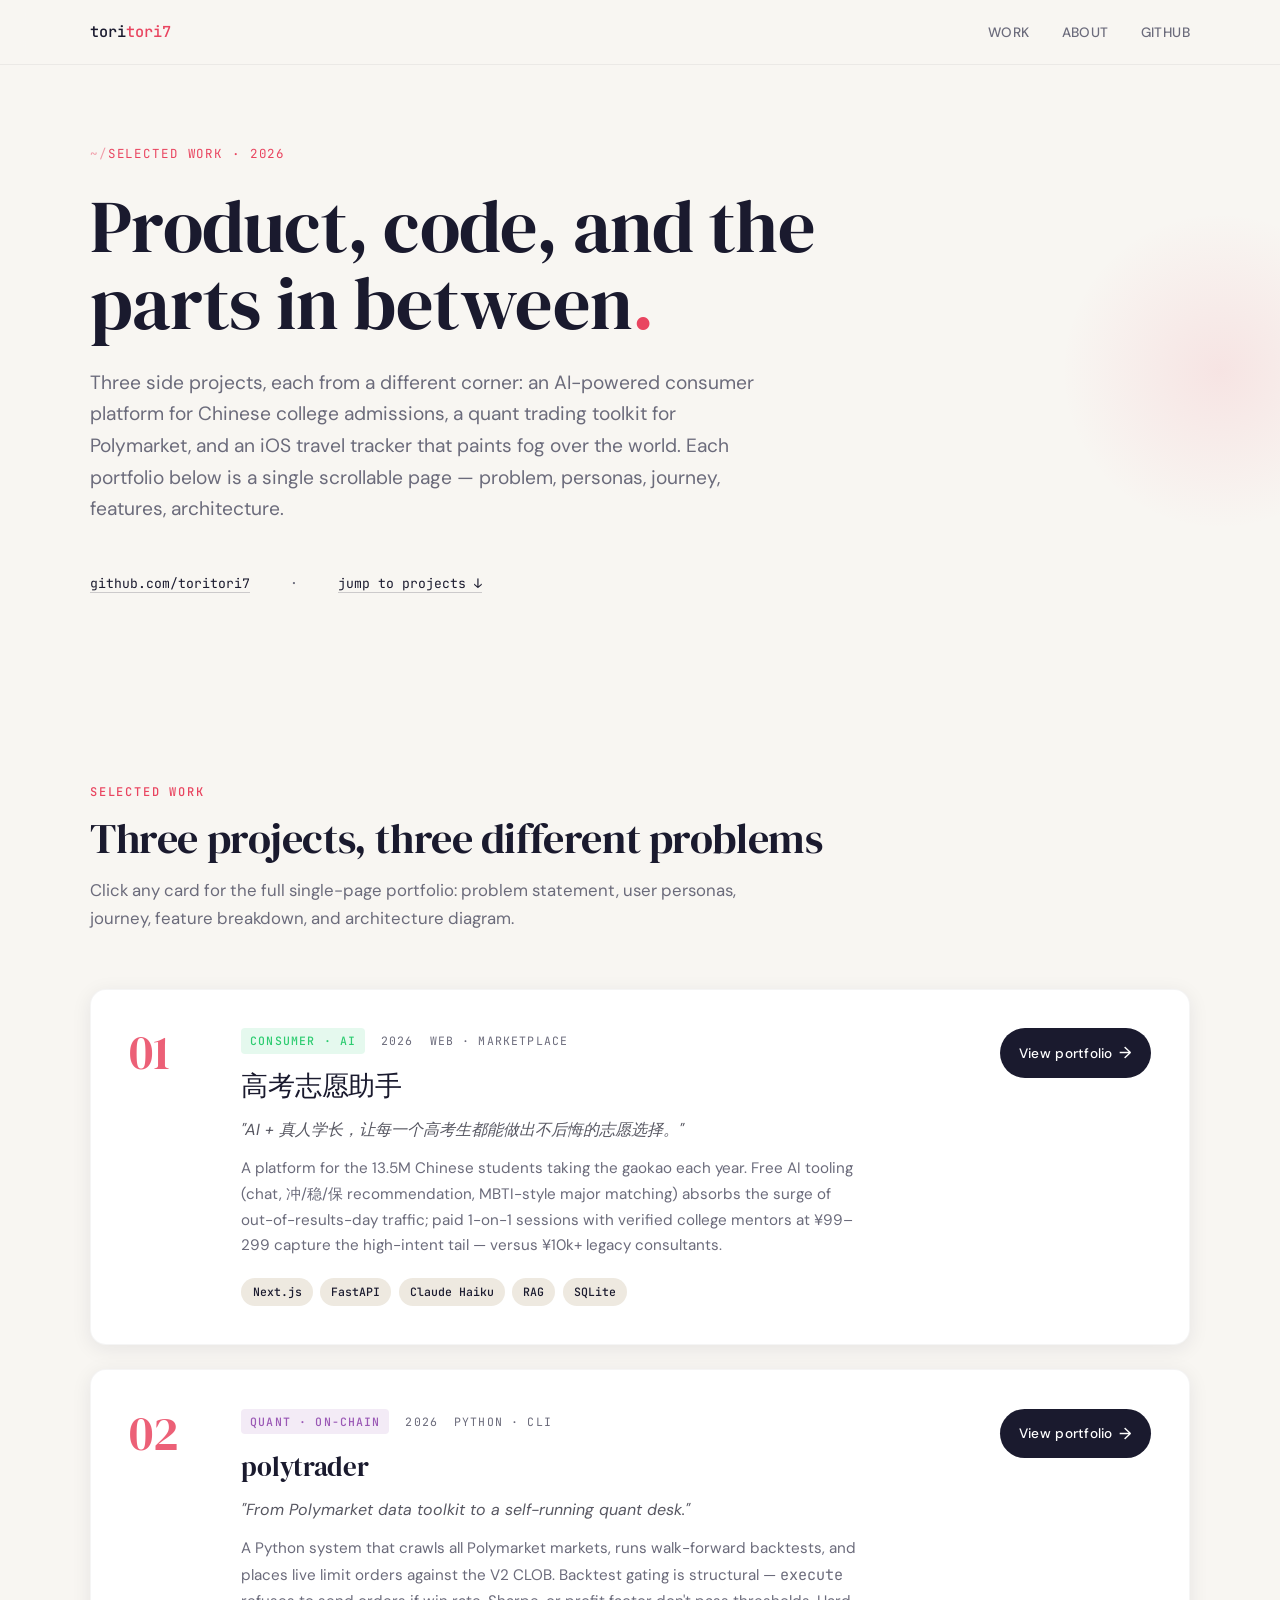
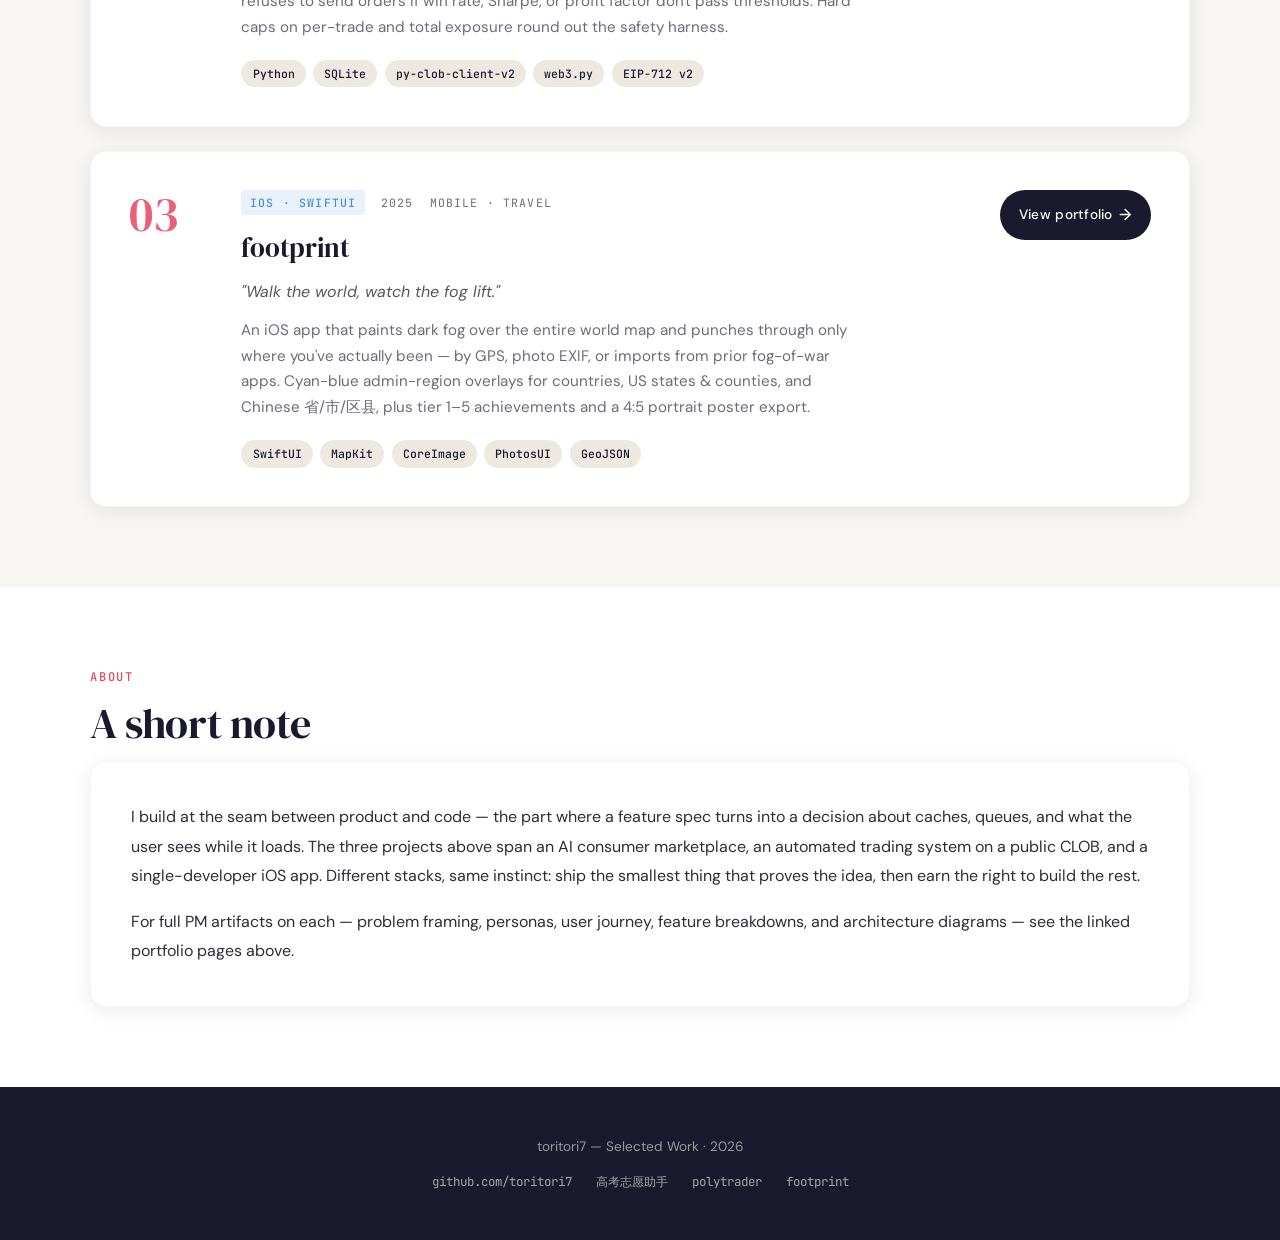
==== index.html @ 1a029c62 "Initial site with three project portfolios" ====
<!DOCTYPE html>
<html lang="en">
<head>
  <meta charset="UTF-8">
  <meta name="viewport" content="width=device-width, initial-scale=1.0">
  <title>toritori7 — Selected Work</title>
  <link href="https://fonts.googleapis.com/css2?family=DM+Serif+Display&family=DM+Sans:wght@400;500;700&family=JetBrains+Mono:wght@400;500&display=swap" rel="stylesheet">
  <style>
    :root {
      --navy: #1a1a2e;
      --navy-light: #16213e;
      --coral: #e94560;
      --coral-light: #ff6b6b;
      --cream: #f8f6f2;
      --cream-dark: #eee9e0;
      --text: #2d2d3a;
      --text-light: #6b6b7b;
      --accent-blue: #4a90d9;
      --accent-green: #2ecc71;
      --accent-purple: #9b59b6;
      --accent-orange: #f39c12;
      --shadow: 0 4px 20px rgba(26, 26, 46, 0.08);
      --shadow-hover: 0 12px 40px rgba(26, 26, 46, 0.18);
      --radius: 16px;
    }

    * { margin: 0; padding: 0; box-sizing: border-box; }
    html { scroll-behavior: smooth; }
    body {
      font-family: 'DM Sans', -apple-system, sans-serif;
      color: var(--text); background: var(--cream); line-height: 1.7;
      overflow-x: hidden;
    }
    h1, h2, h3, h4 { font-family: 'DM Serif Display', serif; font-weight: 400; letter-spacing: -0.01em; }
    code, .mono { font-family: 'JetBrains Mono', monospace; }
    a { color: inherit; text-decoration: none; }

    /* Nav */
    nav {
      position: fixed; top: 0; width: 100%; z-index: 100;
      background: rgba(248, 246, 242, 0.92); backdrop-filter: blur(12px);
      border-bottom: 1px solid rgba(26, 26, 46, 0.06); padding: 0 2rem;
      transition: box-shadow 0.3s;
    }
    nav.scrolled { box-shadow: 0 2px 20px rgba(0,0,0,0.06); }
    .nav-inner {
      max-width: 1100px; margin: 0 auto;
      display: flex; align-items: center; justify-content: space-between; height: 64px;
    }
    .nav-logo { font-family: 'JetBrains Mono', monospace; font-size: 0.95rem; color: var(--navy); font-weight: 500; }
    .nav-logo span { color: var(--coral); }
    .nav-links { display: flex; gap: 2rem; list-style: none; }
    .nav-links a {
      font-size: 0.85rem; color: var(--text-light); font-weight: 500;
      letter-spacing: 0.03em; text-transform: uppercase; transition: color 0.2s;
    }
    .nav-links a:hover { color: var(--navy); }

    /* Hero */
    .hero {
      min-height: 78vh; display: flex; align-items: center; padding: 6rem 2rem 4rem;
      position: relative; overflow: hidden;
    }
    .hero-inner { max-width: 1100px; margin: 0 auto; width: 100%; position: relative; z-index: 1; }
    .hero-eyebrow {
      display: inline-block; font-family: 'JetBrains Mono', monospace; font-size: 0.78rem;
      color: var(--coral); letter-spacing: 0.15em; text-transform: uppercase; margin-bottom: 1.5rem;
    }
    .hero-eyebrow::before { content: '~/'; opacity: 0.5; }
    .hero h1 {
      font-size: 4.6rem; color: var(--navy); line-height: 1.05; margin-bottom: 1.5rem; max-width: 900px;
    }
    .hero h1 .accent { color: var(--coral); }
    .hero-sub {
      font-size: 1.2rem; color: var(--text-light); max-width: 680px; line-height: 1.65;
    }
    .hero-meta {
      display: flex; gap: 2.5rem; margin-top: 3rem; flex-wrap: wrap;
      font-family: 'JetBrains Mono', monospace; font-size: 0.82rem; color: var(--text-light);
    }
    .hero-meta a { color: var(--navy); border-bottom: 1px solid rgba(26,26,46,0.2); transition: border-color 0.2s; }
    .hero-meta a:hover { border-color: var(--coral); }

    /* Decorative dots in hero */
    .hero::before {
      content: ''; position: absolute;
      top: 30%; right: -100px; width: 320px; height: 320px;
      background: radial-gradient(circle, rgba(233,69,96,0.10), transparent 70%);
      border-radius: 50%; pointer-events: none;
    }

    /* Section heading */
    section { padding: 5rem 2rem; }
    .container { max-width: 1100px; margin: 0 auto; }
    .section-label {
      font-family: 'JetBrains Mono', monospace; font-size: 0.75rem; font-weight: 500;
      letter-spacing: 0.15em; text-transform: uppercase; color: var(--coral);
      margin-bottom: 0.8rem;
    }
    .section-title { font-size: 2.6rem; color: var(--navy); margin-bottom: 0.8rem; line-height: 1.15; }
    .section-subtitle { font-size: 1.05rem; color: var(--text-light); max-width: 680px; margin-bottom: 3.5rem; }

    /* Project cards */
    .projects { display: flex; flex-direction: column; gap: 1.5rem; }
    .project {
      background: #fff; border-radius: var(--radius); padding: 2.4rem;
      box-shadow: var(--shadow); transition: transform 0.3s, box-shadow 0.3s;
      border: 1px solid rgba(0,0,0,0.04); display: grid;
      grid-template-columns: 80px 1fr auto; gap: 2rem; align-items: start;
      position: relative; overflow: hidden;
    }
    .project::before {
      content: ''; position: absolute; left: 0; top: 0; bottom: 0; width: 4px;
      background: var(--coral); opacity: 0; transition: opacity 0.3s;
    }
    .project:hover { transform: translateY(-3px); box-shadow: var(--shadow-hover); }
    .project:hover::before { opacity: 1; }

    .project-num {
      font-family: 'DM Serif Display', serif; font-size: 3rem;
      color: var(--coral); line-height: 1; opacity: 0.85;
    }
    .project-body { min-width: 0; }
    .project-meta {
      display: flex; gap: 1rem; align-items: center; margin-bottom: 0.6rem;
      font-family: 'JetBrains Mono', monospace; font-size: 0.72rem;
      color: var(--text-light); text-transform: uppercase; letter-spacing: 0.1em;
    }
    .project-tag {
      padding: 0.18rem 0.55rem; border-radius: 4px;
      background: rgba(26,26,46,0.06); color: var(--navy); font-weight: 500;
    }
    .project-tag.tag-ios { background: rgba(74,144,217,0.12); color: var(--accent-blue); }
    .project-tag.tag-quant { background: rgba(155,89,182,0.12); color: var(--accent-purple); }
    .project-tag.tag-consumer { background: rgba(46,204,113,0.12); color: var(--accent-green); }

    .project h3 { font-size: 1.7rem; color: var(--navy); margin-bottom: 0.4rem; }
    .project-tagline { font-size: 1rem; color: var(--text); font-style: italic; margin-bottom: 0.8rem; opacity: 0.8; }
    .project-desc { font-size: 0.95rem; color: var(--text-light); line-height: 1.7; margin-bottom: 1.2rem; max-width: 620px; }

    .tech-row { display: flex; flex-wrap: wrap; gap: 0.45rem; }
    .tech-pill {
      padding: 0.25rem 0.7rem; border-radius: 50px; font-size: 0.72rem;
      font-family: 'JetBrains Mono', monospace; background: var(--cream-dark);
      color: var(--navy); font-weight: 500;
    }

    .project-cta {
      display: inline-flex; align-items: center; gap: 0.4rem;
      padding: 0.7rem 1.2rem; border-radius: 50px;
      background: var(--navy); color: #fff; font-size: 0.85rem; font-weight: 500;
      letter-spacing: 0.02em; transition: background 0.2s, transform 0.2s;
      align-self: start; white-space: nowrap;
    }
    .project-cta:hover { background: var(--coral); transform: translateX(2px); }
    .project-cta::after { content: '\2192'; font-size: 1rem; }

    /* About */
    .about-card {
      background: #fff; border-radius: var(--radius); padding: 2.5rem;
      box-shadow: var(--shadow); border: 1px solid rgba(0,0,0,0.04);
    }
    .about-card p { font-size: 1rem; color: var(--text); line-height: 1.85; margin-bottom: 1rem; }
    .about-card p:last-child { margin-bottom: 0; }

    /* Footer */
    footer {
      background: var(--navy); color: rgba(255,255,255,0.55);
      padding: 3rem 2rem; text-align: center;
    }
    footer .footer-inner { max-width: 1100px; margin: 0 auto; }
    footer p { font-size: 0.85rem; }
    footer .links { margin-top: 0.8rem; display: flex; justify-content: center; gap: 1.5rem; flex-wrap: wrap; }
    footer .links a {
      color: rgba(255,255,255,0.6); font-family: 'JetBrains Mono', monospace; font-size: 0.78rem;
      transition: color 0.2s;
    }
    footer .links a:hover { color: var(--coral-light); }

    /* Animations */
    .reveal { opacity: 0; transform: translateY(20px); transition: opacity 0.7s ease, transform 0.7s ease; }
    .reveal.visible { opacity: 1; transform: translateY(0); }
    .reveal-d1 { transition-delay: 0.1s; }
    .reveal-d2 { transition-delay: 0.2s; }
    .reveal-d3 { transition-delay: 0.3s; }

    /* Responsive */
    @media (max-width: 800px) {
      .hero h1 { font-size: 2.8rem; }
      .hero-sub { font-size: 1.05rem; }
      .section-title { font-size: 2rem; }
      .project { grid-template-columns: 1fr; gap: 1.2rem; padding: 2rem 1.5rem; }
      .project-num { font-size: 2.2rem; }
      .project-cta { align-self: stretch; justify-content: center; }
      .nav-links { display: none; }
    }
    @media (max-width: 500px) {
      section { padding: 3.5rem 1.25rem; }
      .hero { padding: 5rem 1.25rem 3rem; min-height: 70vh; }
      .hero h1 { font-size: 2.2rem; }
    }
  </style>
</head>
<body>

<nav id="navbar">
  <div class="nav-inner">
    <a href="#hero" class="nav-logo">tori<span>tori7</span></a>
    <ul class="nav-links">
      <li><a href="#work">Work</a></li>
      <li><a href="#about">About</a></li>
      <li><a href="https://github.com/toritori7" target="_blank" rel="noopener">GitHub</a></li>
    </ul>
  </div>
</nav>

<!-- Hero -->
<section class="hero" id="hero">
  <div class="hero-inner">
    <div class="hero-eyebrow reveal">selected work · 2026</div>
    <h1 class="reveal reveal-d1">
      Product, code, and the parts in between<span class="accent">.</span>
    </h1>
    <p class="hero-sub reveal reveal-d2">
      Three side projects, each from a different corner: an AI-powered consumer platform for
      Chinese college admissions, a quant trading toolkit for Polymarket, and an iOS travel
      tracker that paints fog over the world. Each portfolio below is a single scrollable page —
      problem, personas, journey, features, architecture.
    </p>
    <div class="hero-meta reveal reveal-d3">
      <span><a href="https://github.com/toritori7" target="_blank" rel="noopener">github.com/toritori7</a></span>
      <span>&middot;</span>
      <span><a href="#work">jump to projects &darr;</a></span>
    </div>
  </div>
</section>

<!-- Projects -->
<section id="work">
  <div class="container">
    <div class="section-label reveal">Selected Work</div>
    <h2 class="section-title reveal">Three projects, three different problems</h2>
    <p class="section-subtitle reveal">Click any card for the full single-page portfolio: problem statement, user personas, journey, feature breakdown, and architecture diagram.</p>

    <div class="projects">

      <!-- Project 1 -->
      <a href="gaokao-zhiyuan/" class="project reveal">
        <div class="project-num">01</div>
        <div class="project-body">
          <div class="project-meta">
            <span class="project-tag tag-consumer">Consumer · AI</span>
            <span>2026</span>
            <span>Web · Marketplace</span>
          </div>
          <h3>高考志愿助手</h3>
          <p class="project-tagline">"AI + 真人学长，让每一个高考生都能做出不后悔的志愿选择。"</p>
          <p class="project-desc">
            A platform for the 13.5M Chinese students taking the gaokao each year. Free AI tooling
            (chat, 冲/稳/保 recommendation, MBTI-style major matching) absorbs the surge of out-of-results-day
            traffic; paid 1-on-1 sessions with verified college mentors at ¥99–299 capture the
            high-intent tail — versus ¥10k+ legacy consultants.
          </p>
          <div class="tech-row">
            <span class="tech-pill">Next.js</span>
            <span class="tech-pill">FastAPI</span>
            <span class="tech-pill">Claude Haiku</span>
            <span class="tech-pill">RAG</span>
            <span class="tech-pill">SQLite</span>
          </div>
        </div>
        <span class="project-cta">View portfolio</span>
      </a>

      <!-- Project 2 -->
      <a href="polytrader/" class="project reveal reveal-d1">
        <div class="project-num">02</div>
        <div class="project-body">
          <div class="project-meta">
            <span class="project-tag tag-quant">Quant · On-chain</span>
            <span>2026</span>
            <span>Python · CLI</span>
          </div>
          <h3>polytrader</h3>
          <p class="project-tagline">"From Polymarket data toolkit to a self-running quant desk."</p>
          <p class="project-desc">
            A Python system that crawls all Polymarket markets, runs walk-forward backtests, and
            places live limit orders against the V2 CLOB. Backtest gating is structural —
            <code>execute</code> refuses to send orders if win rate, Sharpe, or profit factor
            don't pass thresholds. Hard caps on per-trade and total exposure round out the safety harness.
          </p>
          <div class="tech-row">
            <span class="tech-pill">Python</span>
            <span class="tech-pill">SQLite</span>
            <span class="tech-pill">py-clob-client-v2</span>
            <span class="tech-pill">web3.py</span>
            <span class="tech-pill">EIP-712 v2</span>
          </div>
        </div>
        <span class="project-cta">View portfolio</span>
      </a>

      <!-- Project 3 -->
      <a href="footprint/" class="project reveal reveal-d2">
        <div class="project-num">03</div>
        <div class="project-body">
          <div class="project-meta">
            <span class="project-tag tag-ios">iOS · SwiftUI</span>
            <span>2025</span>
            <span>Mobile · Travel</span>
          </div>
          <h3>footprint</h3>
          <p class="project-tagline">"Walk the world, watch the fog lift."</p>
          <p class="project-desc">
            An iOS app that paints dark fog over the entire world map and punches through only
            where you've actually been — by GPS, photo EXIF, or imports from prior fog-of-war apps.
            Cyan-blue admin-region overlays for countries, US states &amp; counties, and Chinese
            省/市/区县, plus tier 1–5 achievements and a 4:5 portrait poster export.
          </p>
          <div class="tech-row">
            <span class="tech-pill">SwiftUI</span>
            <span class="tech-pill">MapKit</span>
            <span class="tech-pill">CoreImage</span>
            <span class="tech-pill">PhotosUI</span>
            <span class="tech-pill">GeoJSON</span>
          </div>
        </div>
        <span class="project-cta">View portfolio</span>
      </a>

    </div>
  </div>
</section>

<!-- About -->
<section id="about" style="background:#fff;">
  <div class="container">
    <div class="section-label reveal">About</div>
    <h2 class="section-title reveal">A short note</h2>
    <div class="about-card reveal">
      <p>
        I build at the seam between product and code — the part where a feature spec turns into a
        decision about caches, queues, and what the user sees while it loads. The three projects
        above span an AI consumer marketplace, an automated trading system on a public CLOB, and a
        single-developer iOS app. Different stacks, same instinct: ship the smallest thing that
        proves the idea, then earn the right to build the rest.
      </p>
      <p>
        For full PM artifacts on each — problem framing, personas, user journey, feature breakdowns,
        and architecture diagrams — see the linked portfolio pages above.
      </p>
    </div>
  </div>
</section>

<footer>
  <div class="footer-inner">
    <p>toritori7 &mdash; Selected Work &middot; 2026</p>
    <div class="links">
      <a href="https://github.com/toritori7" target="_blank" rel="noopener">github.com/toritori7</a>
      <a href="gaokao-zhiyuan/">高考志愿助手</a>
      <a href="polytrader/">polytrader</a>
      <a href="footprint/">footprint</a>
    </div>
  </div>
</footer>

<script>
  const observer = new IntersectionObserver((entries) => {
    entries.forEach(entry => {
      if (entry.isIntersecting) entry.target.classList.add('visible');
    });
  }, { threshold: 0.1, rootMargin: '0px 0px -40px 0px' });
  document.querySelectorAll('.reveal').forEach(el => observer.observe(el));

  const nav = document.getElementById('navbar');
  window.addEventListener('scroll', () => nav.classList.toggle('scrolled', window.scrollY > 50));
</script>
</body>
</html>
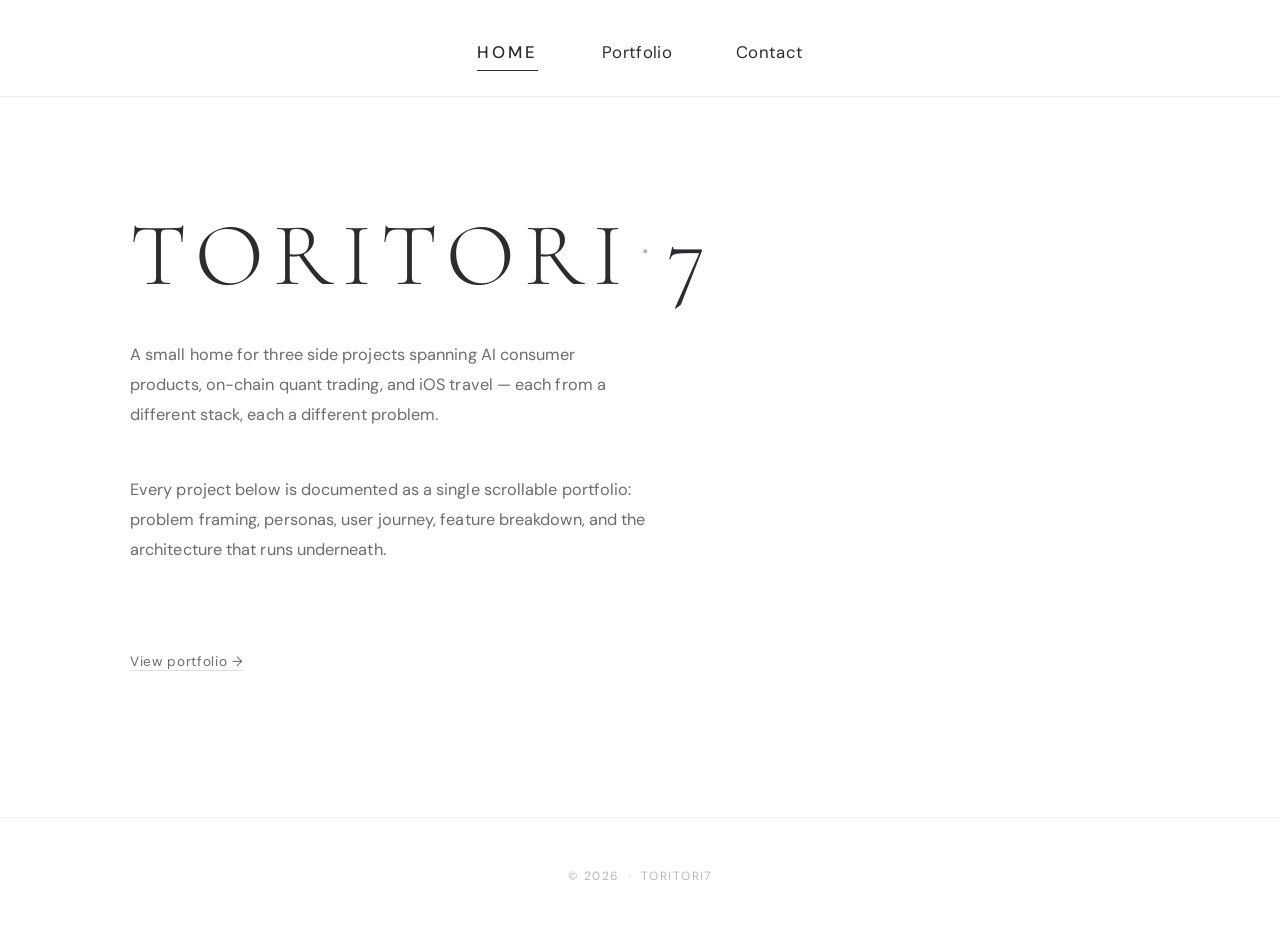
==== commit 2f25c8b1: "Redesign as minimalist 3-tab site (Home / Portfolio / Contact)" ====
--- a/index.html
+++ b/index.html
@@ -3,378 +3,33 @@
 <head>
   <meta charset="UTF-8">
   <meta name="viewport" content="width=device-width, initial-scale=1.0">
-  <title>toritori7 — Selected Work</title>
-  <link href="https://fonts.googleapis.com/css2?family=DM+Serif+Display&family=DM+Sans:wght@400;500;700&family=JetBrains+Mono:wght@400;500&display=swap" rel="stylesheet">
-  <style>
-    :root {
-      --navy: #1a1a2e;
-      --navy-light: #16213e;
-      --coral: #e94560;
-      --coral-light: #ff6b6b;
-      --cream: #f8f6f2;
-      --cream-dark: #eee9e0;
-      --text: #2d2d3a;
-      --text-light: #6b6b7b;
-      --accent-blue: #4a90d9;
-      --accent-green: #2ecc71;
-      --accent-purple: #9b59b6;
-      --accent-orange: #f39c12;
-      --shadow: 0 4px 20px rgba(26, 26, 46, 0.08);
-      --shadow-hover: 0 12px 40px rgba(26, 26, 46, 0.18);
-      --radius: 16px;
-    }
-
-    * { margin: 0; padding: 0; box-sizing: border-box; }
-    html { scroll-behavior: smooth; }
-    body {
-      font-family: 'DM Sans', -apple-system, sans-serif;
-      color: var(--text); background: var(--cream); line-height: 1.7;
-      overflow-x: hidden;
-    }
-    h1, h2, h3, h4 { font-family: 'DM Serif Display', serif; font-weight: 400; letter-spacing: -0.01em; }
-    code, .mono { font-family: 'JetBrains Mono', monospace; }
-    a { color: inherit; text-decoration: none; }
-
-    /* Nav */
-    nav {
-      position: fixed; top: 0; width: 100%; z-index: 100;
-      background: rgba(248, 246, 242, 0.92); backdrop-filter: blur(12px);
-      border-bottom: 1px solid rgba(26, 26, 46, 0.06); padding: 0 2rem;
-      transition: box-shadow 0.3s;
-    }
-    nav.scrolled { box-shadow: 0 2px 20px rgba(0,0,0,0.06); }
-    .nav-inner {
-      max-width: 1100px; margin: 0 auto;
-      display: flex; align-items: center; justify-content: space-between; height: 64px;
-    }
-    .nav-logo { font-family: 'JetBrains Mono', monospace; font-size: 0.95rem; color: var(--navy); font-weight: 500; }
-    .nav-logo span { color: var(--coral); }
-    .nav-links { display: flex; gap: 2rem; list-style: none; }
-    .nav-links a {
-      font-size: 0.85rem; color: var(--text-light); font-weight: 500;
-      letter-spacing: 0.03em; text-transform: uppercase; transition: color 0.2s;
-    }
-    .nav-links a:hover { color: var(--navy); }
-
-    /* Hero */
-    .hero {
-      min-height: 78vh; display: flex; align-items: center; padding: 6rem 2rem 4rem;
-      position: relative; overflow: hidden;
-    }
-    .hero-inner { max-width: 1100px; margin: 0 auto; width: 100%; position: relative; z-index: 1; }
-    .hero-eyebrow {
-      display: inline-block; font-family: 'JetBrains Mono', monospace; font-size: 0.78rem;
-      color: var(--coral); letter-spacing: 0.15em; text-transform: uppercase; margin-bottom: 1.5rem;
-    }
-    .hero-eyebrow::before { content: '~/'; opacity: 0.5; }
-    .hero h1 {
-      font-size: 4.6rem; color: var(--navy); line-height: 1.05; margin-bottom: 1.5rem; max-width: 900px;
-    }
-    .hero h1 .accent { color: var(--coral); }
-    .hero-sub {
-      font-size: 1.2rem; color: var(--text-light); max-width: 680px; line-height: 1.65;
-    }
-    .hero-meta {
-      display: flex; gap: 2.5rem; margin-top: 3rem; flex-wrap: wrap;
-      font-family: 'JetBrains Mono', monospace; font-size: 0.82rem; color: var(--text-light);
-    }
-    .hero-meta a { color: var(--navy); border-bottom: 1px solid rgba(26,26,46,0.2); transition: border-color 0.2s; }
-    .hero-meta a:hover { border-color: var(--coral); }
-
-    /* Decorative dots in hero */
-    .hero::before {
-      content: ''; position: absolute;
-      top: 30%; right: -100px; width: 320px; height: 320px;
-      background: radial-gradient(circle, rgba(233,69,96,0.10), transparent 70%);
-      border-radius: 50%; pointer-events: none;
-    }
-
-    /* Section heading */
-    section { padding: 5rem 2rem; }
-    .container { max-width: 1100px; margin: 0 auto; }
-    .section-label {
-      font-family: 'JetBrains Mono', monospace; font-size: 0.75rem; font-weight: 500;
-      letter-spacing: 0.15em; text-transform: uppercase; color: var(--coral);
-      margin-bottom: 0.8rem;
-    }
-    .section-title { font-size: 2.6rem; color: var(--navy); margin-bottom: 0.8rem; line-height: 1.15; }
-    .section-subtitle { font-size: 1.05rem; color: var(--text-light); max-width: 680px; margin-bottom: 3.5rem; }
-
-    /* Project cards */
-    .projects { display: flex; flex-direction: column; gap: 1.5rem; }
-    .project {
-      background: #fff; border-radius: var(--radius); padding: 2.4rem;
-      box-shadow: var(--shadow); transition: transform 0.3s, box-shadow 0.3s;
-      border: 1px solid rgba(0,0,0,0.04); display: grid;
-      grid-template-columns: 80px 1fr auto; gap: 2rem; align-items: start;
-      position: relative; overflow: hidden;
-    }
-    .project::before {
-      content: ''; position: absolute; left: 0; top: 0; bottom: 0; width: 4px;
-      background: var(--coral); opacity: 0; transition: opacity 0.3s;
-    }
-    .project:hover { transform: translateY(-3px); box-shadow: var(--shadow-hover); }
-    .project:hover::before { opacity: 1; }
-
-    .project-num {
-      font-family: 'DM Serif Display', serif; font-size: 3rem;
-      color: var(--coral); line-height: 1; opacity: 0.85;
-    }
-    .project-body { min-width: 0; }
-    .project-meta {
-      display: flex; gap: 1rem; align-items: center; margin-bottom: 0.6rem;
-      font-family: 'JetBrains Mono', monospace; font-size: 0.72rem;
-      color: var(--text-light); text-transform: uppercase; letter-spacing: 0.1em;
-    }
-    .project-tag {
-      padding: 0.18rem 0.55rem; border-radius: 4px;
-      background: rgba(26,26,46,0.06); color: var(--navy); font-weight: 500;
-    }
-    .project-tag.tag-ios { background: rgba(74,144,217,0.12); color: var(--accent-blue); }
-    .project-tag.tag-quant { background: rgba(155,89,182,0.12); color: var(--accent-purple); }
-    .project-tag.tag-consumer { background: rgba(46,204,113,0.12); color: var(--accent-green); }
-
-    .project h3 { font-size: 1.7rem; color: var(--navy); margin-bottom: 0.4rem; }
-    .project-tagline { font-size: 1rem; color: var(--text); font-style: italic; margin-bottom: 0.8rem; opacity: 0.8; }
-    .project-desc { font-size: 0.95rem; color: var(--text-light); line-height: 1.7; margin-bottom: 1.2rem; max-width: 620px; }
-
-    .tech-row { display: flex; flex-wrap: wrap; gap: 0.45rem; }
-    .tech-pill {
-      padding: 0.25rem 0.7rem; border-radius: 50px; font-size: 0.72rem;
-      font-family: 'JetBrains Mono', monospace; background: var(--cream-dark);
-      color: var(--navy); font-weight: 500;
-    }
-
-    .project-cta {
-      display: inline-flex; align-items: center; gap: 0.4rem;
-      padding: 0.7rem 1.2rem; border-radius: 50px;
-      background: var(--navy); color: #fff; font-size: 0.85rem; font-weight: 500;
-      letter-spacing: 0.02em; transition: background 0.2s, transform 0.2s;
-      align-self: start; white-space: nowrap;
-    }
-    .project-cta:hover { background: var(--coral); transform: translateX(2px); }
-    .project-cta::after { content: '\2192'; font-size: 1rem; }
-
-    /* About */
-    .about-card {
-      background: #fff; border-radius: var(--radius); padding: 2.5rem;
-      box-shadow: var(--shadow); border: 1px solid rgba(0,0,0,0.04);
-    }
-    .about-card p { font-size: 1rem; color: var(--text); line-height: 1.85; margin-bottom: 1rem; }
-    .about-card p:last-child { margin-bottom: 0; }
-
-    /* Footer */
-    footer {
-      background: var(--navy); color: rgba(255,255,255,0.55);
-      padding: 3rem 2rem; text-align: center;
-    }
-    footer .footer-inner { max-width: 1100px; margin: 0 auto; }
-    footer p { font-size: 0.85rem; }
-    footer .links { margin-top: 0.8rem; display: flex; justify-content: center; gap: 1.5rem; flex-wrap: wrap; }
-    footer .links a {
-      color: rgba(255,255,255,0.6); font-family: 'JetBrains Mono', monospace; font-size: 0.78rem;
-      transition: color 0.2s;
-    }
-    footer .links a:hover { color: var(--coral-light); }
-
-    /* Animations */
-    .reveal { opacity: 0; transform: translateY(20px); transition: opacity 0.7s ease, transform 0.7s ease; }
-    .reveal.visible { opacity: 1; transform: translateY(0); }
-    .reveal-d1 { transition-delay: 0.1s; }
-    .reveal-d2 { transition-delay: 0.2s; }
-    .reveal-d3 { transition-delay: 0.3s; }
-
-    /* Responsive */
-    @media (max-width: 800px) {
-      .hero h1 { font-size: 2.8rem; }
-      .hero-sub { font-size: 1.05rem; }
-      .section-title { font-size: 2rem; }
-      .project { grid-template-columns: 1fr; gap: 1.2rem; padding: 2rem 1.5rem; }
-      .project-num { font-size: 2.2rem; }
-      .project-cta { align-self: stretch; justify-content: center; }
-      .nav-links { display: none; }
-    }
-    @media (max-width: 500px) {
-      section { padding: 3.5rem 1.25rem; }
-      .hero { padding: 5rem 1.25rem 3rem; min-height: 70vh; }
-      .hero h1 { font-size: 2.2rem; }
-    }
-  </style>
+  <title>toritori7</title>
+  <link rel="stylesheet" href="assets/style.css">
 </head>
 <body>
 
-<nav id="navbar">
-  <div class="nav-inner">
-    <a href="#hero" class="nav-logo">tori<span>tori7</span></a>
-    <ul class="nav-links">
-      <li><a href="#work">Work</a></li>
-      <li><a href="#about">About</a></li>
-      <li><a href="https://github.com/toritori7" target="_blank" rel="noopener">GitHub</a></li>
-    </ul>
-  </div>
+<nav class="topnav">
+  <ul>
+    <li><a href="./" class="active">Home</a></li>
+    <li><a href="portfolio/">Portfolio</a></li>
+    <li><a href="contact/">Contact</a></li>
+  </ul>
 </nav>
 
-<!-- Hero -->
-<section class="hero" id="hero">
-  <div class="hero-inner">
-    <div class="hero-eyebrow reveal">selected work · 2026</div>
-    <h1 class="reveal reveal-d1">
-      Product, code, and the parts in between<span class="accent">.</span>
-    </h1>
-    <p class="hero-sub reveal reveal-d2">
-      Three side projects, each from a different corner: an AI-powered consumer platform for
-      Chinese college admissions, a quant trading toolkit for Polymarket, and an iOS travel
-      tracker that paints fog over the world. Each portfolio below is a single scrollable page —
-      problem, personas, journey, features, architecture.
-    </p>
-    <div class="hero-meta reveal reveal-d3">
-      <span><a href="https://github.com/toritori7" target="_blank" rel="noopener">github.com/toritori7</a></span>
-      <span>&middot;</span>
-      <span><a href="#work">jump to projects &darr;</a></span>
+<main>
+  <section class="home-hero">
+    <h1 class="brand">TORITORI<span class="dot">&middot;</span>7</h1>
+    <p class="intro">A small home for three side projects spanning AI consumer products, on-chain quant trading, and iOS travel — each from a different stack, each a different problem.</p>
+    <p class="intro">Every project below is documented as a single scrollable portfolio: problem framing, personas, user journey, feature breakdown, and the architecture that runs underneath.</p>
+    <div class="home-meta">
+      <a href="portfolio/">View portfolio &rarr;</a>
     </div>
-  </div>
-</section>
-
-<!-- Projects -->
-<section id="work">
-  <div class="container">
-    <div class="section-label reveal">Selected Work</div>
-    <h2 class="section-title reveal">Three projects, three different problems</h2>
-    <p class="section-subtitle reveal">Click any card for the full single-page portfolio: problem statement, user personas, journey, feature breakdown, and architecture diagram.</p>
-
-    <div class="projects">
-
-      <!-- Project 1 -->
-      <a href="gaokao-zhiyuan/" class="project reveal">
-        <div class="project-num">01</div>
-        <div class="project-body">
-          <div class="project-meta">
-            <span class="project-tag tag-consumer">Consumer · AI</span>
-            <span>2026</span>
-            <span>Web · Marketplace</span>
-          </div>
-          <h3>高考志愿助手</h3>
-          <p class="project-tagline">"AI + 真人学长，让每一个高考生都能做出不后悔的志愿选择。"</p>
-          <p class="project-desc">
-            A platform for the 13.5M Chinese students taking the gaokao each year. Free AI tooling
-            (chat, 冲/稳/保 recommendation, MBTI-style major matching) absorbs the surge of out-of-results-day
-            traffic; paid 1-on-1 sessions with verified college mentors at ¥99–299 capture the
-            high-intent tail — versus ¥10k+ legacy consultants.
-          </p>
-          <div class="tech-row">
-            <span class="tech-pill">Next.js</span>
-            <span class="tech-pill">FastAPI</span>
-            <span class="tech-pill">Claude Haiku</span>
-            <span class="tech-pill">RAG</span>
-            <span class="tech-pill">SQLite</span>
-          </div>
-        </div>
-        <span class="project-cta">View portfolio</span>
-      </a>
-
-      <!-- Project 2 -->
-      <a href="polytrader/" class="project reveal reveal-d1">
-        <div class="project-num">02</div>
-        <div class="project-body">
-          <div class="project-meta">
-            <span class="project-tag tag-quant">Quant · On-chain</span>
-            <span>2026</span>
-            <span>Python · CLI</span>
-          </div>
-          <h3>polytrader</h3>
-          <p class="project-tagline">"From Polymarket data toolkit to a self-running quant desk."</p>
-          <p class="project-desc">
-            A Python system that crawls all Polymarket markets, runs walk-forward backtests, and
-            places live limit orders against the V2 CLOB. Backtest gating is structural —
-            <code>execute</code> refuses to send orders if win rate, Sharpe, or profit factor
-            don't pass thresholds. Hard caps on per-trade and total exposure round out the safety harness.
-          </p>
-          <div class="tech-row">
-            <span class="tech-pill">Python</span>
-            <span class="tech-pill">SQLite</span>
-            <span class="tech-pill">py-clob-client-v2</span>
-            <span class="tech-pill">web3.py</span>
-            <span class="tech-pill">EIP-712 v2</span>
-          </div>
-        </div>
-        <span class="project-cta">View portfolio</span>
-      </a>
-
-      <!-- Project 3 -->
-      <a href="footprint/" class="project reveal reveal-d2">
-        <div class="project-num">03</div>
-        <div class="project-body">
-          <div class="project-meta">
-            <span class="project-tag tag-ios">iOS · SwiftUI</span>
-            <span>2025</span>
-            <span>Mobile · Travel</span>
-          </div>
-          <h3>footprint</h3>
-          <p class="project-tagline">"Walk the world, watch the fog lift."</p>
-          <p class="project-desc">
-            An iOS app that paints dark fog over the entire world map and punches through only
-            where you've actually been — by GPS, photo EXIF, or imports from prior fog-of-war apps.
-            Cyan-blue admin-region overlays for countries, US states &amp; counties, and Chinese
-            省/市/区县, plus tier 1–5 achievements and a 4:5 portrait poster export.
-          </p>
-          <div class="tech-row">
-            <span class="tech-pill">SwiftUI</span>
-            <span class="tech-pill">MapKit</span>
-            <span class="tech-pill">CoreImage</span>
-            <span class="tech-pill">PhotosUI</span>
-            <span class="tech-pill">GeoJSON</span>
-          </div>
-        </div>
-        <span class="project-cta">View portfolio</span>
-      </a>
-
-    </div>
-  </div>
-</section>
-
-<!-- About -->
-<section id="about" style="background:#fff;">
-  <div class="container">
-    <div class="section-label reveal">About</div>
-    <h2 class="section-title reveal">A short note</h2>
-    <div class="about-card reveal">
-      <p>
-        I build at the seam between product and code — the part where a feature spec turns into a
-        decision about caches, queues, and what the user sees while it loads. The three projects
-        above span an AI consumer marketplace, an automated trading system on a public CLOB, and a
-        single-developer iOS app. Different stacks, same instinct: ship the smallest thing that
-        proves the idea, then earn the right to build the rest.
-      </p>
-      <p>
-        For full PM artifacts on each — problem framing, personas, user journey, feature breakdowns,
-        and architecture diagrams — see the linked portfolio pages above.
-      </p>
-    </div>
-  </div>
-</section>
+  </section>
+</main>
 
 <footer>
-  <div class="footer-inner">
-    <p>toritori7 &mdash; Selected Work &middot; 2026</p>
-    <div class="links">
-      <a href="https://github.com/toritori7" target="_blank" rel="noopener">github.com/toritori7</a>
-      <a href="gaokao-zhiyuan/">高考志愿助手</a>
-      <a href="polytrader/">polytrader</a>
-      <a href="footprint/">footprint</a>
-    </div>
-  </div>
+  &copy; 2026 &nbsp;&middot;&nbsp; toritori7
 </footer>
 
-<script>
-  const observer = new IntersectionObserver((entries) => {
-    entries.forEach(entry => {
-      if (entry.isIntersecting) entry.target.classList.add('visible');
-    });
-  }, { threshold: 0.1, rootMargin: '0px 0px -40px 0px' });
-  document.querySelectorAll('.reveal').forEach(el => observer.observe(el));
-
-  const nav = document.getElementById('navbar');
-  window.addEventListener('scroll', () => nav.classList.toggle('scrolled', window.scrollY > 50));
-</script>
 </body>
 </html>
--- a/assets/style.css
+++ b/assets/style.css
@@ -0,0 +1,288 @@
+/* === toritori7 — shared styles === */
+@import url('https://fonts.googleapis.com/css2?family=Cormorant+Garamond:wght@300;400&family=DM+Sans:wght@300;400;500&display=swap');
+
+:root {
+  --ink: #2c2c30;
+  --ink-light: #6c6c70;
+  --ink-fade: #b8b8bc;
+  --paper: #ffffff;
+  --paper-warm: #faf9f6;
+  --line: rgba(0, 0, 0, 0.12);
+  --line-soft: rgba(0, 0, 0, 0.06);
+  --accent: #2c2c30;
+}
+
+* { margin: 0; padding: 0; box-sizing: border-box; }
+html { scroll-behavior: smooth; }
+body {
+  font-family: 'DM Sans', -apple-system, BlinkMacSystemFont, sans-serif;
+  font-weight: 400;
+  color: var(--ink);
+  background: var(--paper);
+  line-height: 1.7;
+  letter-spacing: 0.005em;
+  min-height: 100vh;
+  display: flex;
+  flex-direction: column;
+  -webkit-font-smoothing: antialiased;
+}
+a { color: inherit; text-decoration: none; }
+
+/* === Top nav === */
+.topnav {
+  padding: 2.4rem 2rem 1.8rem;
+  display: flex;
+  justify-content: center;
+  border-bottom: 1px solid var(--line-soft);
+}
+.topnav ul {
+  display: flex;
+  gap: 4rem;
+  list-style: none;
+  align-items: center;
+}
+.topnav a {
+  font-size: 1.05rem;
+  color: var(--ink);
+  font-weight: 400;
+  letter-spacing: 0.02em;
+  padding: 0.4rem 0;
+  position: relative;
+  transition: color 0.25s, letter-spacing 0.25s;
+}
+.topnav a:hover { color: var(--ink-light); }
+.topnav a.active {
+  text-transform: uppercase;
+  letter-spacing: 0.18em;
+  font-weight: 500;
+  border-bottom: 1.5px solid var(--ink);
+}
+
+/* === Main === */
+main {
+  flex: 1;
+  width: 100%;
+  max-width: 1100px;
+  margin: 0 auto;
+  padding: 5rem 2.5rem;
+}
+
+/* === Page heading === */
+.page-heading {
+  font-family: 'Cormorant Garamond', serif;
+  font-weight: 300;
+  font-size: 4rem;
+  letter-spacing: 0.08em;
+  color: var(--ink);
+  text-transform: uppercase;
+  margin-bottom: 1.4rem;
+  line-height: 1.15;
+}
+
+/* === Home === */
+.home-hero {
+  display: grid;
+  grid-template-columns: 1fr;
+  gap: 1.8rem;
+  padding: 2rem 0 4rem;
+}
+.brand {
+  font-family: 'Cormorant Garamond', serif;
+  font-weight: 300;
+  font-size: 5.6rem;
+  letter-spacing: 0.1em;
+  color: var(--ink);
+  line-height: 1.05;
+  margin-bottom: 0.5rem;
+}
+.brand .dot {
+  font-size: 0.6em;
+  vertical-align: 0.4em;
+  color: var(--ink-fade);
+  font-weight: 300;
+  margin: 0 0.15em;
+}
+.intro {
+  max-width: 520px;
+  font-size: 1.02rem;
+  line-height: 1.85;
+  color: var(--ink-light);
+  font-weight: 400;
+}
+.intro + .intro { margin-top: 1rem; }
+.home-meta {
+  margin-top: 3.5rem;
+  font-size: 0.85rem;
+  color: var(--ink-fade);
+  letter-spacing: 0.05em;
+}
+.home-meta a {
+  color: var(--ink-light);
+  border-bottom: 1px solid var(--line);
+  transition: color 0.2s, border-color 0.2s;
+}
+.home-meta a:hover { color: var(--ink); border-color: var(--ink); }
+
+/* === Portfolio listing === */
+.portfolio-intro {
+  font-size: 1.02rem;
+  color: var(--ink-light);
+  max-width: 600px;
+  margin-bottom: 4rem;
+  line-height: 1.85;
+}
+.work-list {
+  list-style: none;
+  margin-top: 2rem;
+}
+.work-item {
+  display: grid;
+  grid-template-columns: 70px 1fr auto;
+  gap: 2.5rem;
+  padding: 2.4rem 0;
+  border-top: 1px solid var(--line-soft);
+  align-items: start;
+  transition: background 0.25s;
+}
+.work-list .work-item:last-child { border-bottom: 1px solid var(--line-soft); }
+.work-item:hover { background: var(--paper-warm); }
+
+.work-num {
+  font-family: 'Cormorant Garamond', serif;
+  font-size: 2rem;
+  font-weight: 300;
+  color: var(--ink-fade);
+  letter-spacing: 0.05em;
+  padding-top: 0.3rem;
+}
+.work-body { min-width: 0; }
+.work-meta {
+  font-size: 0.72rem;
+  color: var(--ink-fade);
+  letter-spacing: 0.12em;
+  text-transform: uppercase;
+  margin-bottom: 0.6rem;
+  font-weight: 400;
+}
+.work-meta span + span::before { content: '·'; margin: 0 0.5rem; color: var(--ink-fade); }
+.work-title {
+  font-family: 'Cormorant Garamond', serif;
+  font-size: 2rem;
+  font-weight: 400;
+  color: var(--ink);
+  letter-spacing: 0.02em;
+  margin-bottom: 0.4rem;
+  line-height: 1.2;
+}
+.work-tagline {
+  font-size: 0.95rem;
+  color: var(--ink-light);
+  font-style: italic;
+  margin-bottom: 0.9rem;
+  font-weight: 300;
+}
+.work-desc {
+  font-size: 0.92rem;
+  color: var(--ink-light);
+  line-height: 1.75;
+  margin-bottom: 1rem;
+  max-width: 580px;
+}
+.work-tech {
+  font-size: 0.75rem;
+  color: var(--ink-fade);
+  letter-spacing: 0.05em;
+  font-family: 'DM Sans', sans-serif;
+}
+.work-tech span + span::before { content: ' · '; color: var(--ink-fade); }
+.work-cta {
+  align-self: center;
+  font-size: 0.9rem;
+  color: var(--ink);
+  letter-spacing: 0.08em;
+  text-transform: uppercase;
+  white-space: nowrap;
+  padding: 0.5rem 0;
+  border-bottom: 1px solid transparent;
+  transition: border-color 0.25s, color 0.25s, transform 0.25s;
+  font-weight: 400;
+}
+.work-item:hover .work-cta {
+  border-color: var(--ink);
+  transform: translateX(4px);
+}
+
+/* === Contact === */
+.contact-block {
+  max-width: 560px;
+  padding-top: 2rem;
+}
+.contact-intro {
+  font-size: 1.05rem;
+  color: var(--ink-light);
+  line-height: 1.85;
+  margin-bottom: 3rem;
+  font-weight: 400;
+}
+.contact-list {
+  list-style: none;
+  border-top: 1px solid var(--line-soft);
+}
+.contact-list li {
+  display: flex;
+  justify-content: space-between;
+  align-items: baseline;
+  padding: 1.4rem 0;
+  border-bottom: 1px solid var(--line-soft);
+}
+.contact-label {
+  font-size: 0.78rem;
+  color: var(--ink-fade);
+  text-transform: uppercase;
+  letter-spacing: 0.15em;
+  font-weight: 400;
+}
+.contact-value {
+  font-size: 1rem;
+  color: var(--ink);
+  font-weight: 400;
+  letter-spacing: 0.01em;
+  border-bottom: 1px solid transparent;
+  transition: border-color 0.25s, color 0.25s;
+}
+.contact-value:hover { border-color: var(--ink); }
+
+/* === Footer === */
+footer {
+  text-align: center;
+  padding: 3rem 2rem 2.5rem;
+  font-size: 0.75rem;
+  color: var(--ink-fade);
+  font-weight: 400;
+  letter-spacing: 0.12em;
+  text-transform: uppercase;
+  border-top: 1px solid var(--line-soft);
+}
+
+/* === Responsive === */
+@media (max-width: 800px) {
+  .topnav { padding: 1.8rem 1.25rem 1.4rem; }
+  .topnav ul { gap: 2.2rem; }
+  .topnav a { font-size: 0.9rem; }
+  .topnav a.active { letter-spacing: 0.14em; }
+  main { padding: 3rem 1.5rem; }
+  .brand { font-size: 3rem; letter-spacing: 0.06em; }
+  .page-heading { font-size: 2.5rem; }
+  .work-item { grid-template-columns: 1fr; gap: 0.8rem; padding: 2rem 0; }
+  .work-num { font-size: 1.4rem; padding: 0; }
+  .work-cta {
+    align-self: start; padding: 0.6rem 0;
+    border-bottom: 1px solid var(--ink);
+  }
+  .work-title { font-size: 1.6rem; }
+  .contact-list li {
+    flex-direction: column;
+    align-items: flex-start;
+    gap: 0.4rem;
+  }
+}
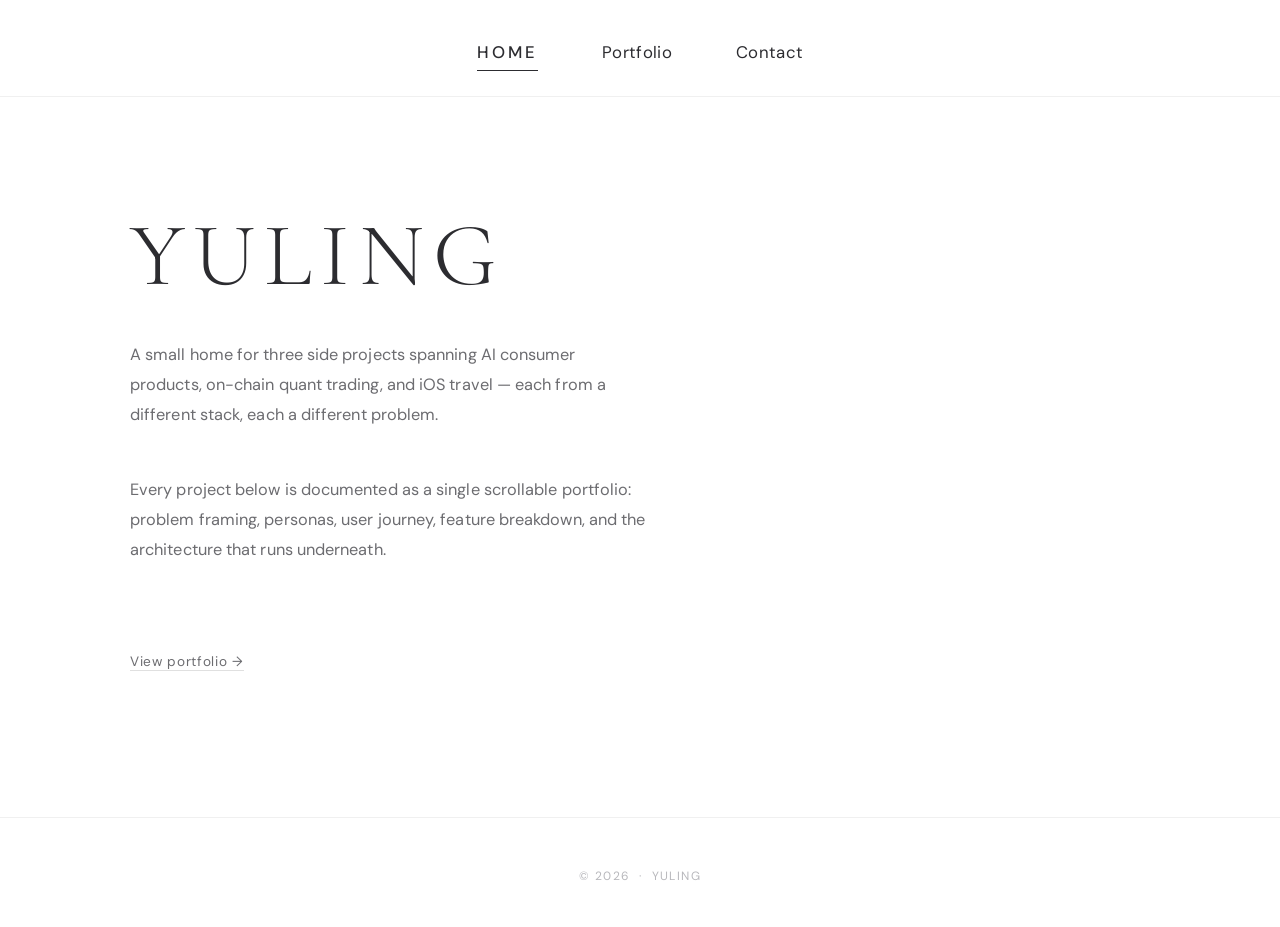
==== commit 25516fc0: "Use Yuling as brand and yulingl.work@gmail.com for contact" ====
--- a/index.html
+++ b/index.html
@@ -3,7 +3,7 @@
 <head>
   <meta charset="UTF-8">
   <meta name="viewport" content="width=device-width, initial-scale=1.0">
-  <title>toritori7</title>
+  <title>Yuling</title>
   <link rel="stylesheet" href="assets/style.css">
 </head>
 <body>
@@ -18,7 +18,7 @@
 
 <main>
   <section class="home-hero">
-    <h1 class="brand">TORITORI<span class="dot">&middot;</span>7</h1>
+    <h1 class="brand">YULING</h1>
     <p class="intro">A small home for three side projects spanning AI consumer products, on-chain quant trading, and iOS travel — each from a different stack, each a different problem.</p>
     <p class="intro">Every project below is documented as a single scrollable portfolio: problem framing, personas, user journey, feature breakdown, and the architecture that runs underneath.</p>
     <div class="home-meta">
@@ -28,7 +28,7 @@
 </main>
 
 <footer>
-  &copy; 2026 &nbsp;&middot;&nbsp; toritori7
+  &copy; 2026 &nbsp;&middot;&nbsp; Yuling
 </footer>
 
 </body>
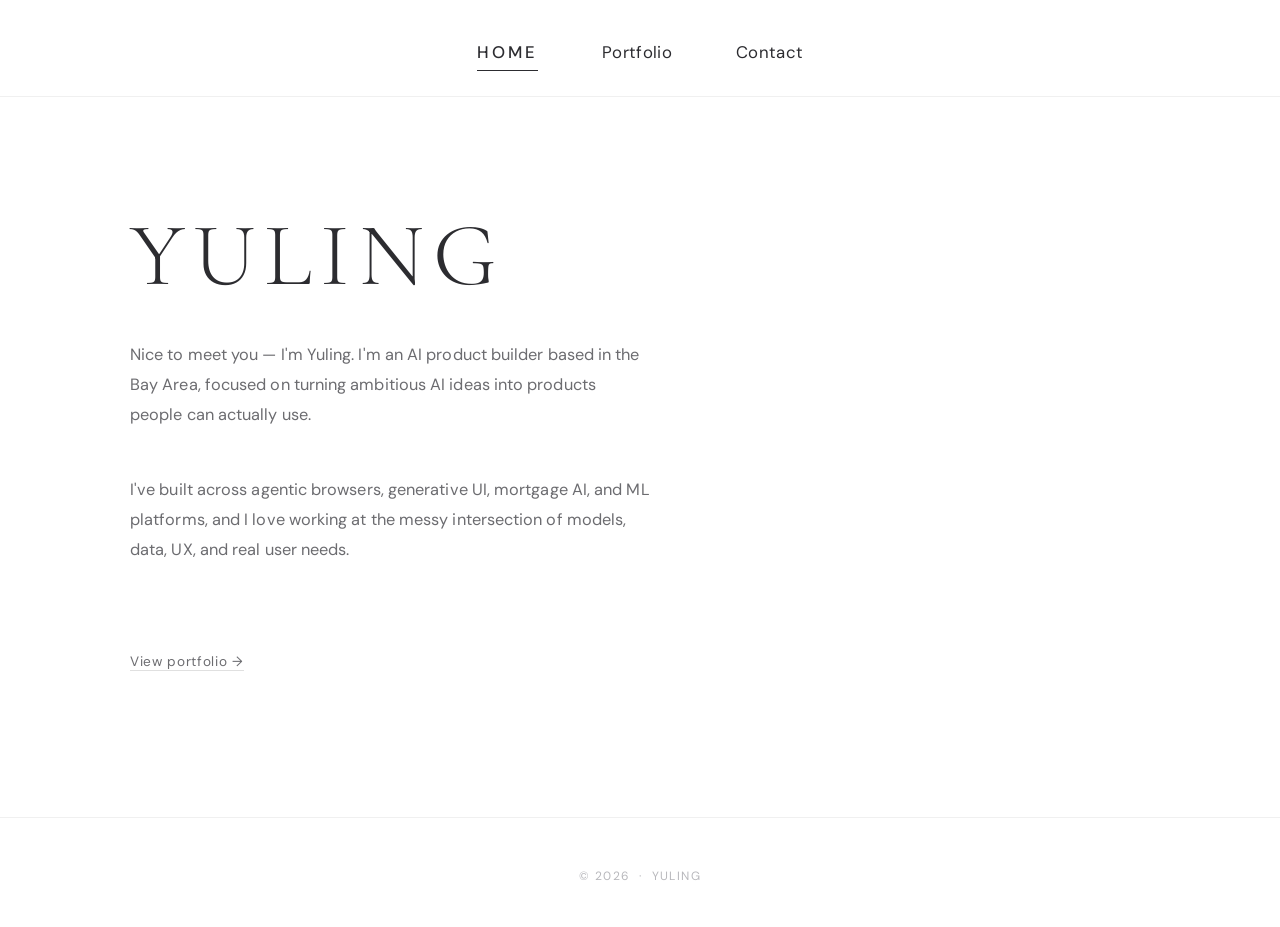
==== commit bf696e28: "Update home intro with personal bio" ====
--- a/index.html
+++ b/index.html
@@ -19,8 +19,8 @@
 <main>
   <section class="home-hero">
     <h1 class="brand">YULING</h1>
-    <p class="intro">A small home for three side projects spanning AI consumer products, on-chain quant trading, and iOS travel — each from a different stack, each a different problem.</p>
-    <p class="intro">Every project below is documented as a single scrollable portfolio: problem framing, personas, user journey, feature breakdown, and the architecture that runs underneath.</p>
+    <p class="intro">Nice to meet you &mdash; I'm Yuling. I'm an AI product builder based in the Bay Area, focused on turning ambitious AI ideas into products people can actually use.</p>
+    <p class="intro">I've built across agentic browsers, generative UI, mortgage AI, and ML platforms, and I love working at the messy intersection of models, data, UX, and real user needs.</p>
     <div class="home-meta">
       <a href="portfolio/">View portfolio &rarr;</a>
     </div>
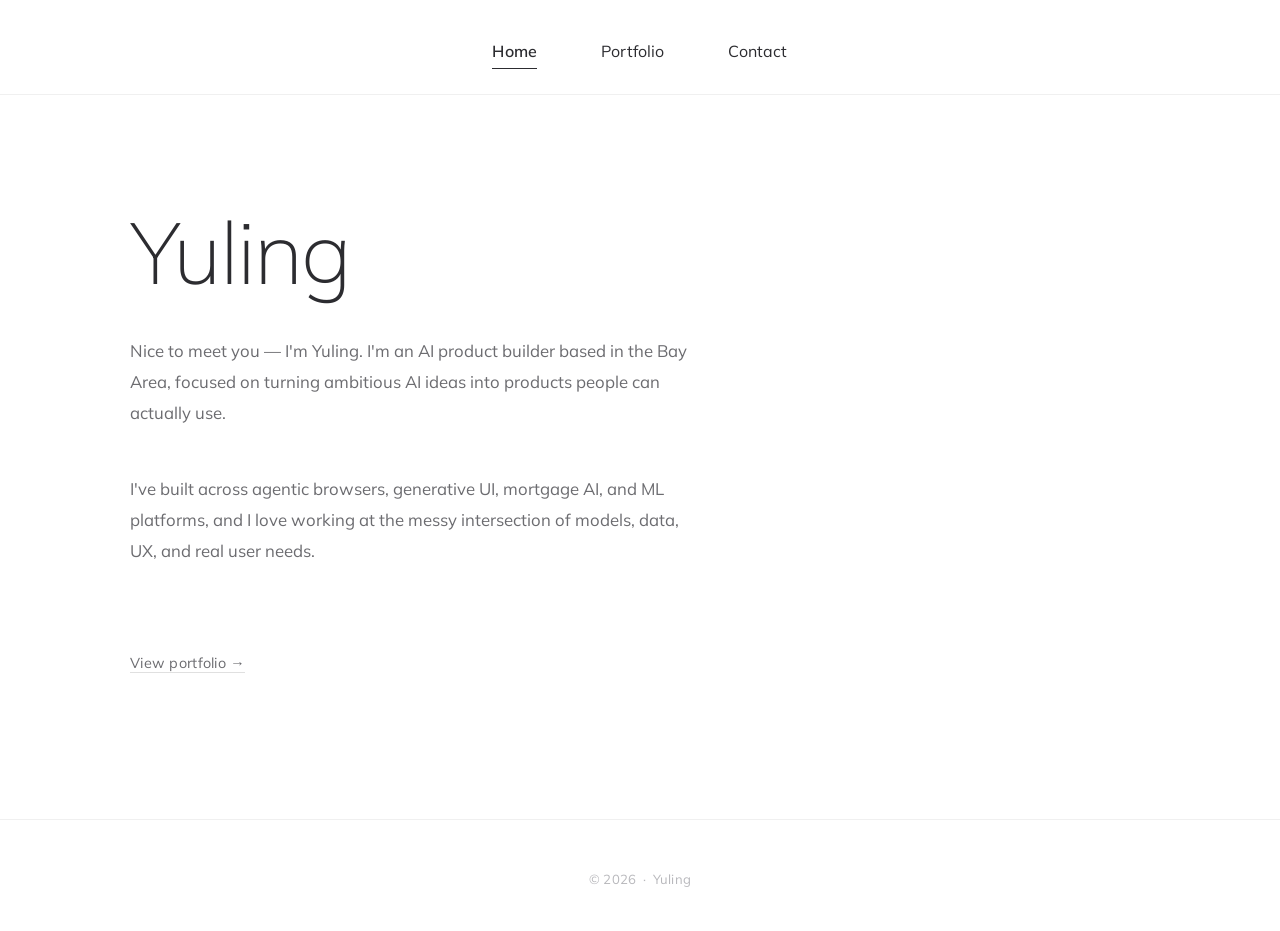
==== commit 8db78f6a: "Switch to Mulish font, drop uppercase on Yuling/Portfolio/Contact, remove contact intro" ====
--- a/index.html
+++ b/index.html
@@ -18,7 +18,7 @@
 
 <main>
   <section class="home-hero">
-    <h1 class="brand">YULING</h1>
+    <h1 class="brand">Yuling</h1>
     <p class="intro">Nice to meet you &mdash; I'm Yuling. I'm an AI product builder based in the Bay Area, focused on turning ambitious AI ideas into products people can actually use.</p>
     <p class="intro">I've built across agentic browsers, generative UI, mortgage AI, and ML platforms, and I love working at the messy intersection of models, data, UX, and real user needs.</p>
     <div class="home-meta">
--- a/assets/style.css
+++ b/assets/style.css
@@ -1,5 +1,5 @@
-/* === toritori7 — shared styles === */
-@import url('https://fonts.googleapis.com/css2?family=Cormorant+Garamond:wght@300;400&family=DM+Sans:wght@300;400;500&display=swap');
+/* === yuling — shared styles === */
+@import url('https://fonts.googleapis.com/css2?family=Mulish:wght@200;300;400;500;600;700&display=swap');
 
 :root {
   --ink: #2c2c30;
@@ -15,16 +15,17 @@
 * { margin: 0; padding: 0; box-sizing: border-box; }
 html { scroll-behavior: smooth; }
 body {
-  font-family: 'DM Sans', -apple-system, BlinkMacSystemFont, sans-serif;
+  font-family: 'Mulish', -apple-system, BlinkMacSystemFont, 'Helvetica Neue', sans-serif;
   font-weight: 400;
   color: var(--ink);
   background: var(--paper);
   line-height: 1.7;
-  letter-spacing: 0.005em;
+  letter-spacing: 0;
   min-height: 100vh;
   display: flex;
   flex-direction: column;
   -webkit-font-smoothing: antialiased;
+  -moz-osx-font-smoothing: grayscale;
 }
 a { color: inherit; text-decoration: none; }
 
@@ -42,19 +43,17 @@
   align-items: center;
 }
 .topnav a {
-  font-size: 1.05rem;
-  color: var(--ink);
-  font-weight: 400;
-  letter-spacing: 0.02em;
+  font-size: 1rem;
+  color: var(--ink);
+  font-weight: 400;
+  letter-spacing: 0.01em;
   padding: 0.4rem 0;
   position: relative;
-  transition: color 0.25s, letter-spacing 0.25s;
+  transition: color 0.25s, font-weight 0.25s;
 }
 .topnav a:hover { color: var(--ink-light); }
 .topnav a.active {
-  text-transform: uppercase;
-  letter-spacing: 0.18em;
-  font-weight: 500;
+  font-weight: 600;
   border-bottom: 1.5px solid var(--ink);
 }
 
@@ -69,12 +68,11 @@
 
 /* === Page heading === */
 .page-heading {
-  font-family: 'Cormorant Garamond', serif;
+  font-family: 'Mulish', sans-serif;
   font-weight: 300;
-  font-size: 4rem;
-  letter-spacing: 0.08em;
-  color: var(--ink);
-  text-transform: uppercase;
+  font-size: 3.4rem;
+  letter-spacing: -0.01em;
+  color: var(--ink);
   margin-bottom: 1.4rem;
   line-height: 1.15;
 }
@@ -87,24 +85,17 @@
   padding: 2rem 0 4rem;
 }
 .brand {
-  font-family: 'Cormorant Garamond', serif;
-  font-weight: 300;
-  font-size: 5.6rem;
-  letter-spacing: 0.1em;
+  font-family: 'Mulish', sans-serif;
+  font-weight: 200;
+  font-size: 5.4rem;
+  letter-spacing: -0.02em;
   color: var(--ink);
   line-height: 1.05;
   margin-bottom: 0.5rem;
 }
-.brand .dot {
-  font-size: 0.6em;
-  vertical-align: 0.4em;
-  color: var(--ink-fade);
-  font-weight: 300;
-  margin: 0 0.15em;
-}
 .intro {
-  max-width: 520px;
-  font-size: 1.02rem;
+  max-width: 560px;
+  font-size: 1.05rem;
   line-height: 1.85;
   color: var(--ink-light);
   font-weight: 400;
@@ -112,9 +103,9 @@
 .intro + .intro { margin-top: 1rem; }
 .home-meta {
   margin-top: 3.5rem;
-  font-size: 0.85rem;
-  color: var(--ink-fade);
-  letter-spacing: 0.05em;
+  font-size: 0.9rem;
+  color: var(--ink-fade);
+  letter-spacing: 0.02em;
 }
 .home-meta a {
   color: var(--ink-light);
@@ -125,7 +116,7 @@
 
 /* === Portfolio listing === */
 .portfolio-intro {
-  font-size: 1.02rem;
+  font-size: 1.05rem;
   color: var(--ink-light);
   max-width: 600px;
   margin-bottom: 4rem;
@@ -148,12 +139,12 @@
 .work-item:hover { background: var(--paper-warm); }
 
 .work-num {
-  font-family: 'Cormorant Garamond', serif;
-  font-size: 2rem;
+  font-family: 'Mulish', sans-serif;
+  font-size: 1.4rem;
   font-weight: 300;
   color: var(--ink-fade);
-  letter-spacing: 0.05em;
-  padding-top: 0.3rem;
+  letter-spacing: 0.02em;
+  padding-top: 0.5rem;
 }
 .work-body { min-width: 0; }
 .work-meta {
@@ -162,17 +153,17 @@
   letter-spacing: 0.12em;
   text-transform: uppercase;
   margin-bottom: 0.6rem;
-  font-weight: 400;
+  font-weight: 500;
 }
 .work-meta span + span::before { content: '·'; margin: 0 0.5rem; color: var(--ink-fade); }
 .work-title {
-  font-family: 'Cormorant Garamond', serif;
-  font-size: 2rem;
-  font-weight: 400;
-  color: var(--ink);
-  letter-spacing: 0.02em;
+  font-family: 'Mulish', sans-serif;
+  font-size: 1.7rem;
+  font-weight: 600;
+  color: var(--ink);
+  letter-spacing: -0.01em;
   margin-bottom: 0.4rem;
-  line-height: 1.2;
+  line-height: 1.25;
 }
 .work-tagline {
   font-size: 0.95rem;
@@ -182,30 +173,31 @@
   font-weight: 300;
 }
 .work-desc {
-  font-size: 0.92rem;
+  font-size: 0.95rem;
   color: var(--ink-light);
   line-height: 1.75;
   margin-bottom: 1rem;
   max-width: 580px;
+  font-weight: 400;
 }
 .work-tech {
-  font-size: 0.75rem;
-  color: var(--ink-fade);
-  letter-spacing: 0.05em;
-  font-family: 'DM Sans', sans-serif;
+  font-size: 0.78rem;
+  color: var(--ink-fade);
+  letter-spacing: 0.02em;
+  font-family: 'Mulish', sans-serif;
+  font-weight: 500;
 }
 .work-tech span + span::before { content: ' · '; color: var(--ink-fade); }
 .work-cta {
   align-self: center;
-  font-size: 0.9rem;
-  color: var(--ink);
-  letter-spacing: 0.08em;
-  text-transform: uppercase;
+  font-size: 0.92rem;
+  color: var(--ink);
+  letter-spacing: 0.02em;
   white-space: nowrap;
   padding: 0.5rem 0;
   border-bottom: 1px solid transparent;
   transition: border-color 0.25s, color 0.25s, transform 0.25s;
-  font-weight: 400;
+  font-weight: 500;
 }
 .work-item:hover .work-cta {
   border-color: var(--ink);
@@ -217,13 +209,6 @@
   max-width: 560px;
   padding-top: 2rem;
 }
-.contact-intro {
-  font-size: 1.05rem;
-  color: var(--ink-light);
-  line-height: 1.85;
-  margin-bottom: 3rem;
-  font-weight: 400;
-}
 .contact-list {
   list-style: none;
   border-top: 1px solid var(--line-soft);
@@ -240,13 +225,13 @@
   color: var(--ink-fade);
   text-transform: uppercase;
   letter-spacing: 0.15em;
-  font-weight: 400;
+  font-weight: 500;
 }
 .contact-value {
   font-size: 1rem;
   color: var(--ink);
-  font-weight: 400;
-  letter-spacing: 0.01em;
+  font-weight: 500;
+  letter-spacing: 0;
   border-bottom: 1px solid transparent;
   transition: border-color 0.25s, color 0.25s;
 }
@@ -256,11 +241,10 @@
 footer {
   text-align: center;
   padding: 3rem 2rem 2.5rem;
-  font-size: 0.75rem;
-  color: var(--ink-fade);
-  font-weight: 400;
-  letter-spacing: 0.12em;
-  text-transform: uppercase;
+  font-size: 0.82rem;
+  color: var(--ink-fade);
+  font-weight: 400;
+  letter-spacing: 0.02em;
   border-top: 1px solid var(--line-soft);
 }
 
@@ -268,18 +252,17 @@
 @media (max-width: 800px) {
   .topnav { padding: 1.8rem 1.25rem 1.4rem; }
   .topnav ul { gap: 2.2rem; }
-  .topnav a { font-size: 0.9rem; }
-  .topnav a.active { letter-spacing: 0.14em; }
+  .topnav a { font-size: 0.92rem; }
   main { padding: 3rem 1.5rem; }
-  .brand { font-size: 3rem; letter-spacing: 0.06em; }
-  .page-heading { font-size: 2.5rem; }
+  .brand { font-size: 3rem; }
+  .page-heading { font-size: 2.2rem; }
   .work-item { grid-template-columns: 1fr; gap: 0.8rem; padding: 2rem 0; }
-  .work-num { font-size: 1.4rem; padding: 0; }
+  .work-num { font-size: 1.2rem; padding: 0; }
   .work-cta {
     align-self: start; padding: 0.6rem 0;
     border-bottom: 1px solid var(--ink);
   }
-  .work-title { font-size: 1.6rem; }
+  .work-title { font-size: 1.4rem; }
   .contact-list li {
     flex-direction: column;
     align-items: flex-start;
